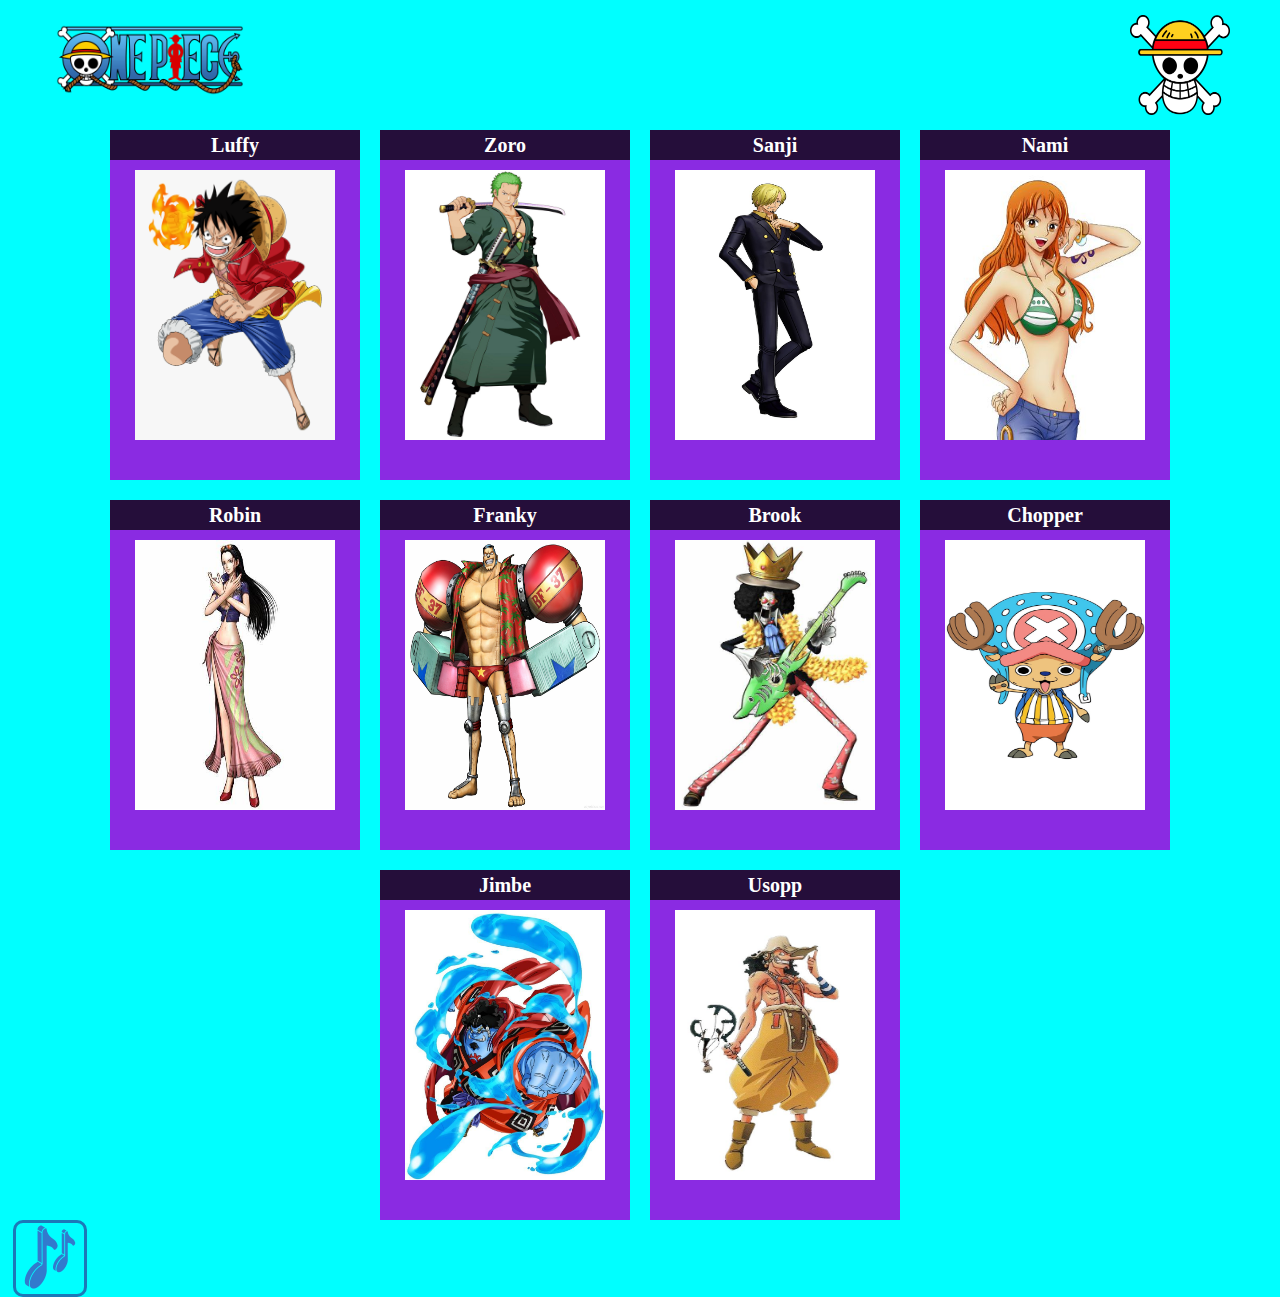
==== index.html @ b45f68ad "design da tela inicial concluido" ====
<!DOCTYPE html>
<html lang="pt-br">
<head>
    <meta charset="UTF-8">
    <meta name="viewport" content="width=device-width, initial-scale=1.0">
    <title>Lista de Chapeus de Palha</title>

    <link rel="stylesheet" href="./src/css/mobile.css"> 
    <link rel="stylesheet" href="./src/css/style.css">
    <script src="./src/js/tocar-musica-na-tela-inicial.js"></script>
    <script src="./src/js/mudar-fundo.js"></script>

</head>
<body>
    <header>
        <div class="logos">
            <img src="./src/img/logo.png" class="one-piece">
        </div>

        <div class="logos">
            <img src="./src/img/simbolo-pirata.jpg" class="simbolo-pirata" id="mudar-Tema-de-fundo">
        </div>
    </header>
    <main>

        <div class="lista-de-cards">

            <div class="cards">
                <p class="nome-membros">Luffy</p>
                <img src="./src/img/luffy.png" class="imagens-membros">
            </div>

            <div class="cards">
                <p  class="nome-membros">Zoro</p>
                <img src="./src/img/zoro.jpg" class="imagens-membros">
            </div>

            <div class="cards">
                <p class="nome-membros">Sanji</p>
                <img src="./src/img/sanji.jpg" class="imagens-membros">
            </div>

            <div class="cards">
                <p class="nome-membros">Nami</p>
                <img src="./src/img/nami.jpg" class="imagens-membros">
            </div>

            <div class="cards">
                <p class="nome-membros">Robin</p>
                <img src="./src/img/robin.jpg" class="imagens-membros">
            </div>

            <div class="cards">
                <p class="nome-membros">Franky</p>
                <img src="./src/img/franky.webp" class="imagens-membros">
            </div>

            <div class="cards">
                <p class="nome-membros">Brook</p>
                <img src="./src/img/brook.jpg" class="imagens-membros">
            </div>

            <div class="cards">
                <p class="nome-membros">Chopper</p>
                <img src="./src/img/choppper.jpg" class="imagens-membros">
            </div>

            <div class="cards">
                <p class="nome-membros">Jimbe</p>
                <img src="./src/img/jimbe.jpg" class="imagens-membros">
            </div>

            <div class="cards">
                <p class="nome-membros">Usopp</p>
                <img src="./src/img/ussop.jpg" class="imagens-membros">
            </div>

        </div>

       

    </main>

    <section>
        <button class="botao-musica" onclick="tocarMusica()">
          <img src="./src/img/nota-simbolo.png">
        </button>
    </section>  

    <footer>
        <p></p>
    </footer>

</body>
</html>
---- src/css/mobile.css ----
@media screen and (max-width: 992px) {
    .logos{
        margin-left:5px ;
        margin-right: 5px;
        margin-top: 5px;
    }

    .botao-musica{
       display: none;
    }
      
        
}
---- src/css/style.css ----
*{
    margin: 0%;
    padding: 0%;
}

body{
    background-color: aqua; 
}

header{
    background-color: aqua;
    width: 100%;
    height: 130px;
    display: flex;
    justify-content:space-between;
}

header .logos{
    margin-left:50px ;
    margin-right: 50px;
    align-items: center;
    height: 100%;
}

header .one-piece{
    width: 200px;
    height: 120px;
    cursor: pointer;
    transition: 0.2s ease-in-out; 
}

header .simbolo-pirata{
    width: 100px;
    height: 100px;
    padding-top: 15px;
    cursor: pointer;
    transition: 0.2s ease-in-out; /* tempo para mudar a cor ao passar  o mouse*/
}

header .simbolo-pirata:hover {
    transform: scale(1.05); /* animaçao ao passar o mouse*/
}

header .one-piece:hover {
    transform: scale(1.05); 
}

main{
    background-color: aqua;
    width: 100%;
    display: flex;
    justify-content: center;
}

main .lista-de-cards{
    
    width: 1400px;
    display: flex;
    gap: 20px;
    flex-wrap: wrap;
    justify-content: center;
}

main .cards{
    width: 250px;
    height: 350px;
    background-color: blueviolet;
}

main .nome-membros{
   background-color: rgb(37, 14, 58);
   color: white;
   height: 30px;
   display: flex;
   justify-content: center;
   align-items: center;
   font-weight: bold ;
   font-size: 20px;
   cursor: pointer;
}

main .imagens-membros{
    display: flex;
    margin: auto;
    margin-top: 10px;
    width: 200px;
    height: 270px;
    cursor: pointer;
}

section .botao-musica{
    background-color: aqua;
    border: solid rgb(28, 121, 184);
    border-radius: 10px;
    cursor: pointer;
    position: sticky;
    top: 70%;
    left: 1%;
    transition: 0.2s ease-in-out;
}

section .botao-musica:hover{
    transform: scale(1.05);
}
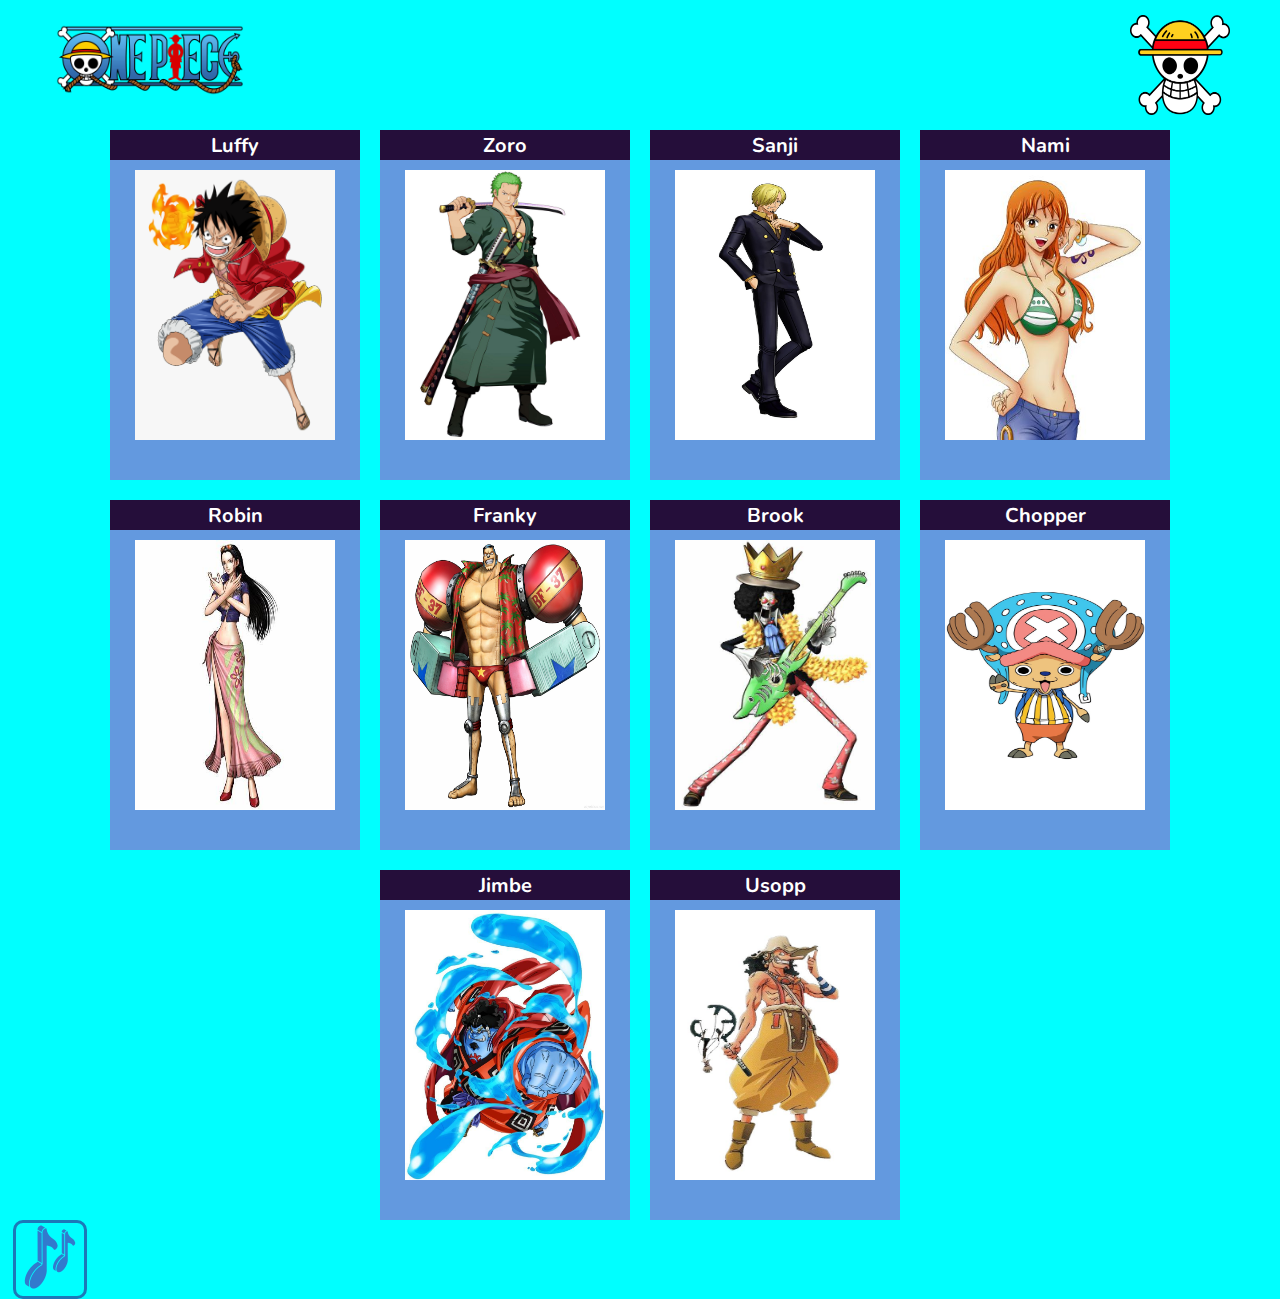
==== commit c550e9e9: "Add files via upload" ====
--- a/index.html
+++ b/index.html
@@ -7,6 +7,9 @@
 
     <link rel="stylesheet" href="./src/css/mobile.css"> 
     <link rel="stylesheet" href="./src/css/style.css">
+    <link rel="stylesheet" href="./src/css/font.css">
+    <link rel="stylesheet" href="./src/css/reset.css">
+
     <script src="./src/js/tocar-musica-na-tela-inicial.js"></script>
     <script src="./src/js/mudar-fundo.js"></script>
 
@@ -26,8 +29,8 @@
         <div class="lista-de-cards">
 
             <div class="cards">
-                <p class="nome-membros">Luffy</p>
-                <img src="./src/img/luffy.png" class="imagens-membros">
+                <a href="./src/pages/ficha-luffy.html"><p class="nome-membros">Luffy</p>
+                <img src="./src/img/luffy.png" class="imagens-membros"></a>
             </div>
 
             <div class="cards">
--- a/src/css/style.css
+++ b/src/css/style.css
@@ -1,7 +1,4 @@
-*{
-    margin: 0%;
-    padding: 0%;
-}
+
 
 body{
     background-color: aqua; 
@@ -53,7 +50,6 @@
 }
 
 main .lista-de-cards{
-    
     width: 1400px;
     display: flex;
     gap: 20px;
@@ -64,7 +60,11 @@
 main .cards{
     width: 250px;
     height: 350px;
-    background-color: blueviolet;
+    background-color: rgb(99, 153, 223);
+}
+
+main .cards:hover{
+    background-color: black;
 }
 
 main .nome-membros{
@@ -77,6 +77,7 @@
    font-weight: bold ;
    font-size: 20px;
    cursor: pointer;
+   font-family: 'Nunito', sans-serif;
 }
 
 main .imagens-membros{
@@ -103,18 +104,8 @@
     transform: scale(1.05);
 }
 
+a {
+    color: white;
+    text-decoration: none; 
+}
 
-
-
-
-
-
-
-   
- 
-  
-
-
-
-
-
--- a/src/css/font.css
+++ b/src/css/font.css
@@ -0,0 +1,2 @@
+
+@import url('https://fonts.googleapis.com/css2?family=Nunito:wght@300;700&display=swap');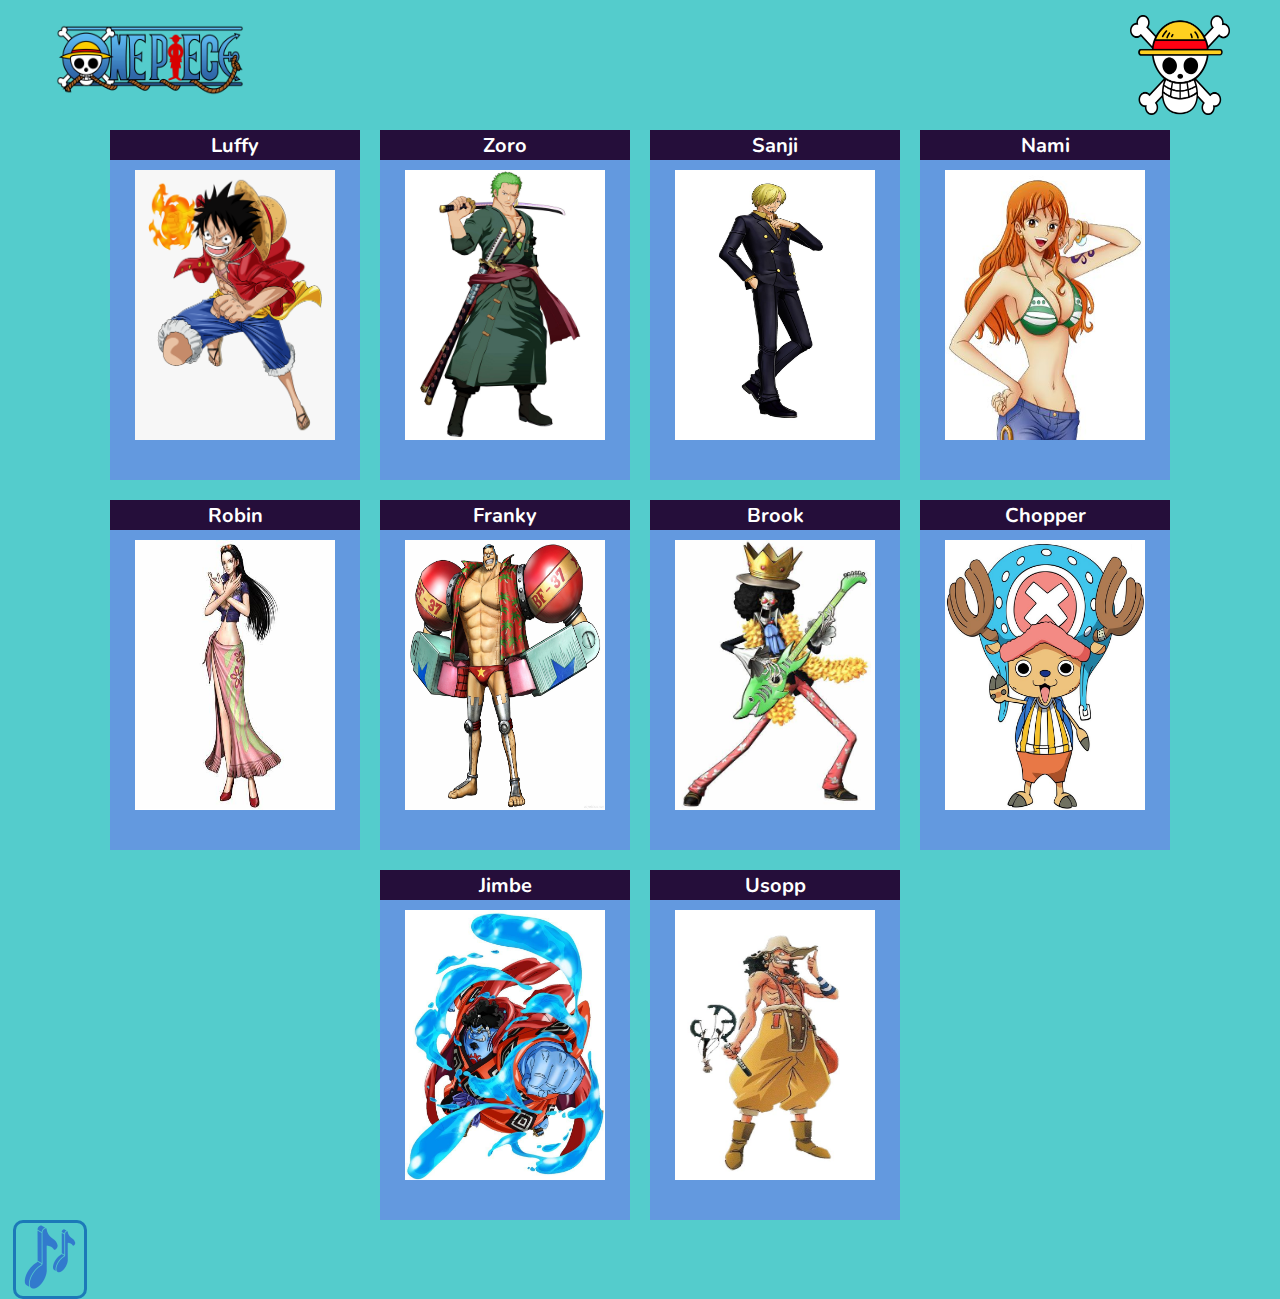
==== commit c17cf015: "erros concertados" ====
--- a/index.html
+++ b/index.html
@@ -34,48 +34,48 @@
             </div>
 
             <div class="cards">
-                <p  class="nome-membros">Zoro</p>
-                <img src="./src/img/zoro.jpg" class="imagens-membros">
+                <a href="./src/pages/ficha-zoro.html"><p  class="nome-membros">Zoro</p>
+                <img src="./src/img/zoro.jpg" class="imagens-membros"></a>
             </div>
 
             <div class="cards">
-                <p class="nome-membros">Sanji</p>
-                <img src="./src/img/sanji.jpg" class="imagens-membros">
+                <a href="./src/pages/ficha-sanji.html"><p class="nome-membros">Sanji</p>
+                <img src="./src/img/sanji.jpg" class="imagens-membros"></a>
             </div>
 
             <div class="cards">
-                <p class="nome-membros">Nami</p>
-                <img src="./src/img/nami.jpg" class="imagens-membros">
+                <a href="./src/pages/ficha-nami.html"><p class="nome-membros">Nami</p>
+                <img src="./src/img/nami.jpg" class="imagens-membros"></a>
             </div>
 
             <div class="cards">
-                <p class="nome-membros">Robin</p>
-                <img src="./src/img/robin.jpg" class="imagens-membros">
+                <a href="./src/pages/ficha-robin.html"><p class="nome-membros">Robin</p>
+                <img src="./src/img/robin.jpg" class="imagens-membros"></a>
             </div>
 
             <div class="cards">
-                <p class="nome-membros">Franky</p>
-                <img src="./src/img/franky.webp" class="imagens-membros">
+                <a href="./src/pages/ficha-franky.html"><p class="nome-membros">Franky</p>
+                <img src="./src/img/franky.webp" class="imagens-membros"></a>
             </div>
 
             <div class="cards">
-                <p class="nome-membros">Brook</p>
-                <img src="./src/img/brook.jpg" class="imagens-membros">
+                <a href="./src/pages/ficha-brook.html"><p class="nome-membros">Brook</p>
+                <img src="./src/img/brook.jpg" class="imagens-membros"></a>
             </div>
 
             <div class="cards">
-                <p class="nome-membros">Chopper</p>
-                <img src="./src/img/choppper.jpg" class="imagens-membros">
+                <a href="./src/pages/ficha-chopper.html"><p class="nome-membros">Chopper</p>
+                <img src="./src/img/chopper.jpg" class="imagens-membros"></a>
             </div>
 
             <div class="cards">
-                <p class="nome-membros">Jimbe</p>
-                <img src="./src/img/jimbe.jpg" class="imagens-membros">
+                <a href="./src/pages/ficha-jimbe.html"><p class="nome-membros">Jimbe</p>
+                <img src="./src/img/jimbe.jpg" class="imagens-membros"></a>
             </div>
 
             <div class="cards">
-                <p class="nome-membros">Usopp</p>
-                <img src="./src/img/ussop.jpg" class="imagens-membros">
+                <a href="./src/pages/ficha-usopp.html"><p class="nome-membros">Usopp</p>
+                <img src="./src/img/ussop.jpg" class="imagens-membros"></a>
             </div>
 
         </div>
--- a/src/css/style.css
+++ b/src/css/style.css
@@ -1,11 +1,11 @@
 
 
 body{
-    background-color: aqua; 
+    background-color: rgb(84, 204, 204); 
 }
 
 header{
-    background-color: aqua;
+    background-color:rgb(84, 204, 204) ;
     width: 100%;
     height: 130px;
     display: flex;
@@ -43,7 +43,7 @@
 }
 
 main{
-    background-color: aqua;
+    background-color: rgb(84, 204, 204);
     width: 100%;
     display: flex;
     justify-content: center;
@@ -61,10 +61,12 @@
     width: 250px;
     height: 350px;
     background-color: rgb(99, 153, 223);
+    transition: 0.2s ease-in-out;
 }
 
 main .cards:hover{
     background-color: black;
+    transform: scale(1.05);
 }
 
 main .nome-membros{
@@ -90,7 +92,7 @@
 }
 
 section .botao-musica{
-    background-color: aqua;
+    background-color: rgb(84, 204, 204);
     border: solid rgb(28, 121, 184);
     border-radius: 10px;
     cursor: pointer;
--- a/src/css/font.css
+++ b/src/css/font.css
@@ -1,2 +1 @@
-
 @import url('https://fonts.googleapis.com/css2?family=Nunito:wght@300;700&display=swap');